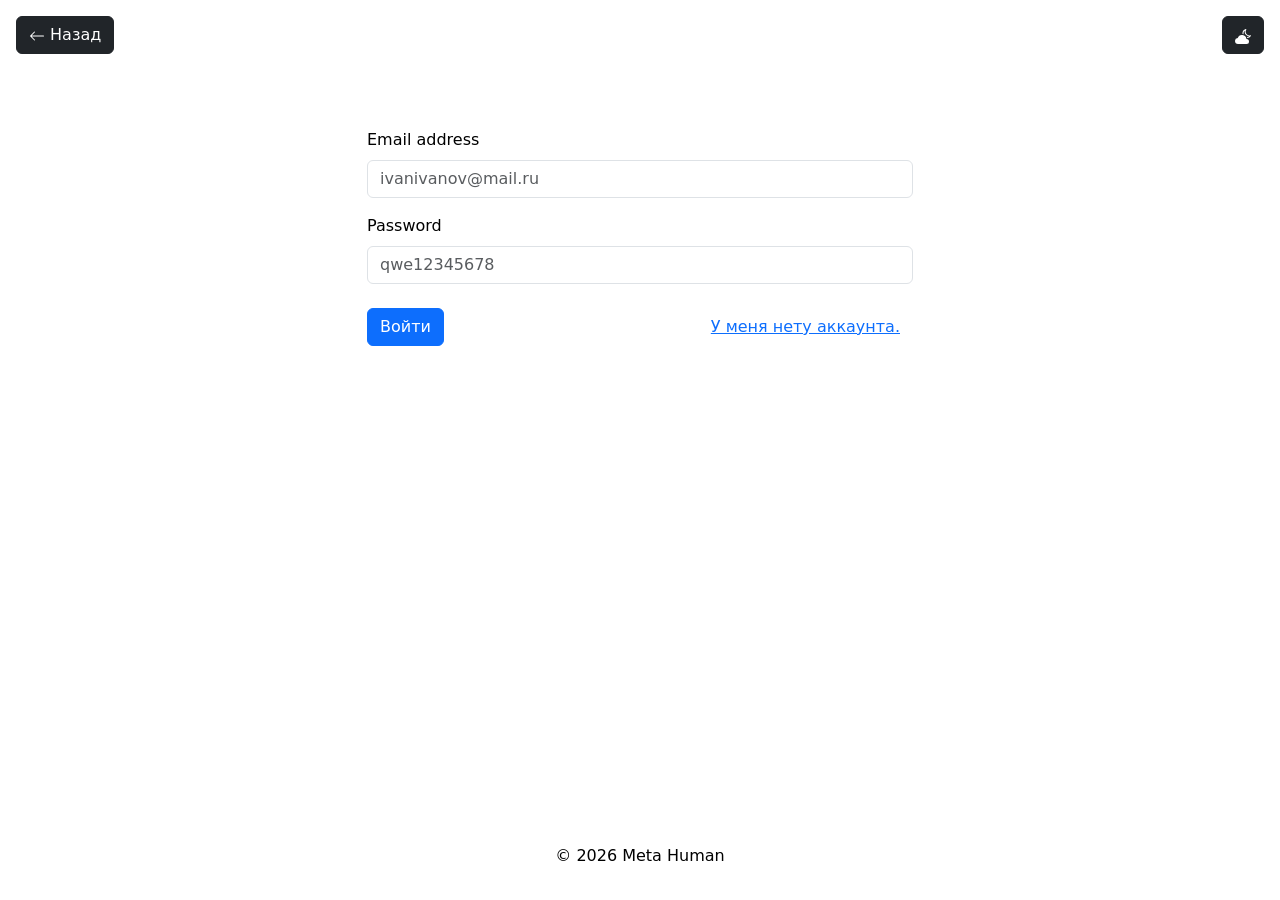
==== Modules/Frontend/login.html @ ecd71385 "Добавлены страницы входа и регистрации, смена темы (WIP, ALPHA)" ====
<!DOCTYPE html>
<html lang="ru">
<head>
    <meta charset="UTF-8">
    <meta name="viewport" content="width=device-width, initial-scale=1.0">
    <title>Meta Human | Вход</title>
    <link href="https://cdn.jsdelivr.net/npm/bootstrap@5.3.8/dist/css/bootstrap.min.css" rel="stylesheet" integrity="sha384-sRIl4kxILFvY47J16cr9ZwB07vP4J8+LH7qKQnuqkuIAvNWLzeN8tE5YBujZqJLB" crossorigin="anonymous">
    <link href="styles.css" rel="stylesheet">
</head>
<body class="light-theme d-flex flex-column min-vh-100">
    <header class="d-flex justify-content-between align-items-center p-3">
        <div>
            <a class="btn btn-dark theme-switch-btn" href="index.html" role="button"><svg xmlns="http://www.w3.org/2000/svg" width="16" height="16" fill="currentColor" class="bi bi-arrow-left" viewBox="0 0 16 16"><path fill-rule="evenodd" d="M15 8a.5.5 0 0 0-.5-.5H2.707l3.147-3.146a.5.5 0 1 0-.708-.708l-4 4a.5.5 0 0 0 0 .708l4 4a.5.5 0 0 0 .708-.708L2.707 8.5H14.5A.5.5 0 0 0 15 8"/></svg> Назад</a>
        </div>
        <div>
            <a class="btn btn-dark theme-switch-btn" id="themeToggle" href="#" role="button"><svg id="themeToggleIcon" xmlns="http://www.w3.org/2000/svg" width="16" height="16" fill="currentColor" class="bi bi-cloud-moon-fill" viewBox="0 0 16 16"><path d="M11.473 11a4.5 4.5 0 0 0-8.72-.99A3 3 0 0 0 3 16h8.5a2.5 2.5 0 0 0 0-5z"/><path d="M11.286 1.778a.5.5 0 0 0-.565-.755 4.595 4.595 0 0 0-3.18 5.003 5.5 5.5 0 0 1 1.055.209A3.6 3.6 0 0 1 9.83 2.617a4.593 4.593 0 0 0 4.31 5.744 3.58 3.58 0 0 1-2.241.634q.244.477.394 1a4.59 4.59 0 0 0 3.624-2.04.5.5 0 0 0-.565-.755 3.593 3.593 0 0 1-4.065-5.422z"/></svg></a>
        </div>
    </header>

    <main class="flex-grow-1">
        <div class="container mt-5">
            <div class="row justify-content-center">
                <div class="col-md-6">
                    <div class="reg_form">
                        <div class="mb-3">
                            <label for="LoginFormControlInput" class="form-label">Email address</label>
                            <input type="email" class="form-control" id="LoginFormControlInput" placeholder="ivanivanov@mail.ru">
                        </div>
                        <div class="mb-3">
                            <label for="inputPassword5" class="form-label">Password</label>
                            <input type="password" id="inputPassword5" class="form-control" placeholder="qwe12345678" aria-describedby="passwordHelpBlock">
                        </div>
                        
                        <div class="d-flex justify-content-between align-items-center mt-4">
                            <a class="btn btn-primary" href="#" role="button">Войти</a>
                            <a class="btn btn-link" href="register.html" role="button">У меня нету аккаунта.</a>
                        </div>
                    </div>
                </div>
            </div>
        </div>
    </main>

    <footer class="p-3 text-center mt-auto">
        <p>&copy; 2026 Meta Human</p>
    </footer>

    <script src="theme_changer_script.js"></script>
</body>
</html>
---- Modules/Frontend/styles.css ----
.reg_form {
    padding-top: 10px;
}

body.light-theme {
    background-color: #ffffff;
    color: #000000;
}

body.dark-theme {
    background-color: #121212;
    color: #ffffff;
}
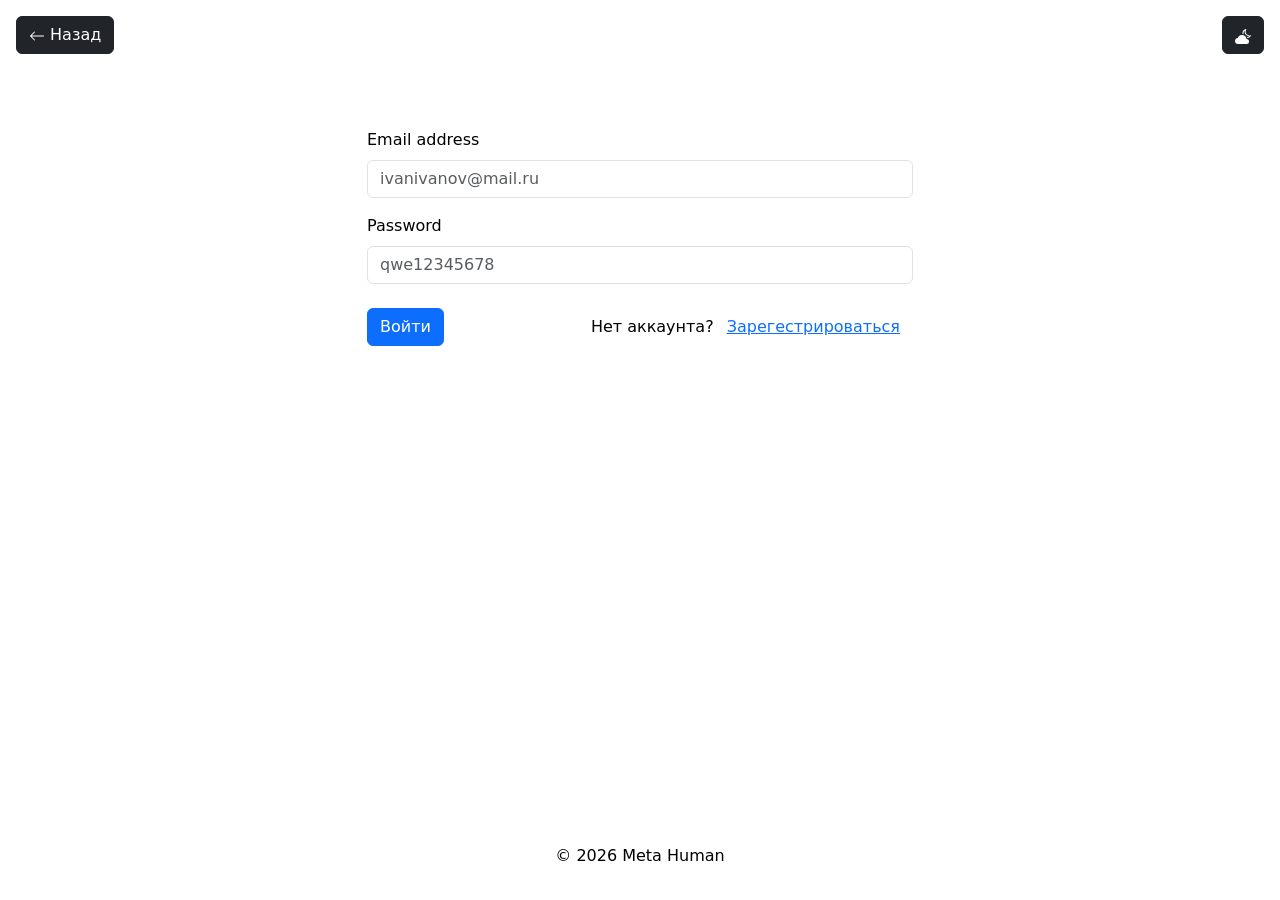
==== commit e588bcfb: "Update login.html" ====
--- a/Modules/Frontend/login.html
+++ b/Modules/Frontend/login.html
@@ -33,7 +33,7 @@
                         
                         <div class="d-flex justify-content-between align-items-center mt-4">
                             <a class="btn btn-primary" href="#" role="button">Войти</a>
-                            <a class="btn btn-link" href="register.html" role="button">У меня нету аккаунта.</a>
+                            <span>Нет аккаунта?<a class="btn btn-link" href="register.html" role="button">Зарегестрироваться</a></span>
                         </div>
                     </div>
                 </div>
@@ -47,4 +47,4 @@
 
     <script src="theme_changer_script.js"></script>
 </body>
-</html>+</html>
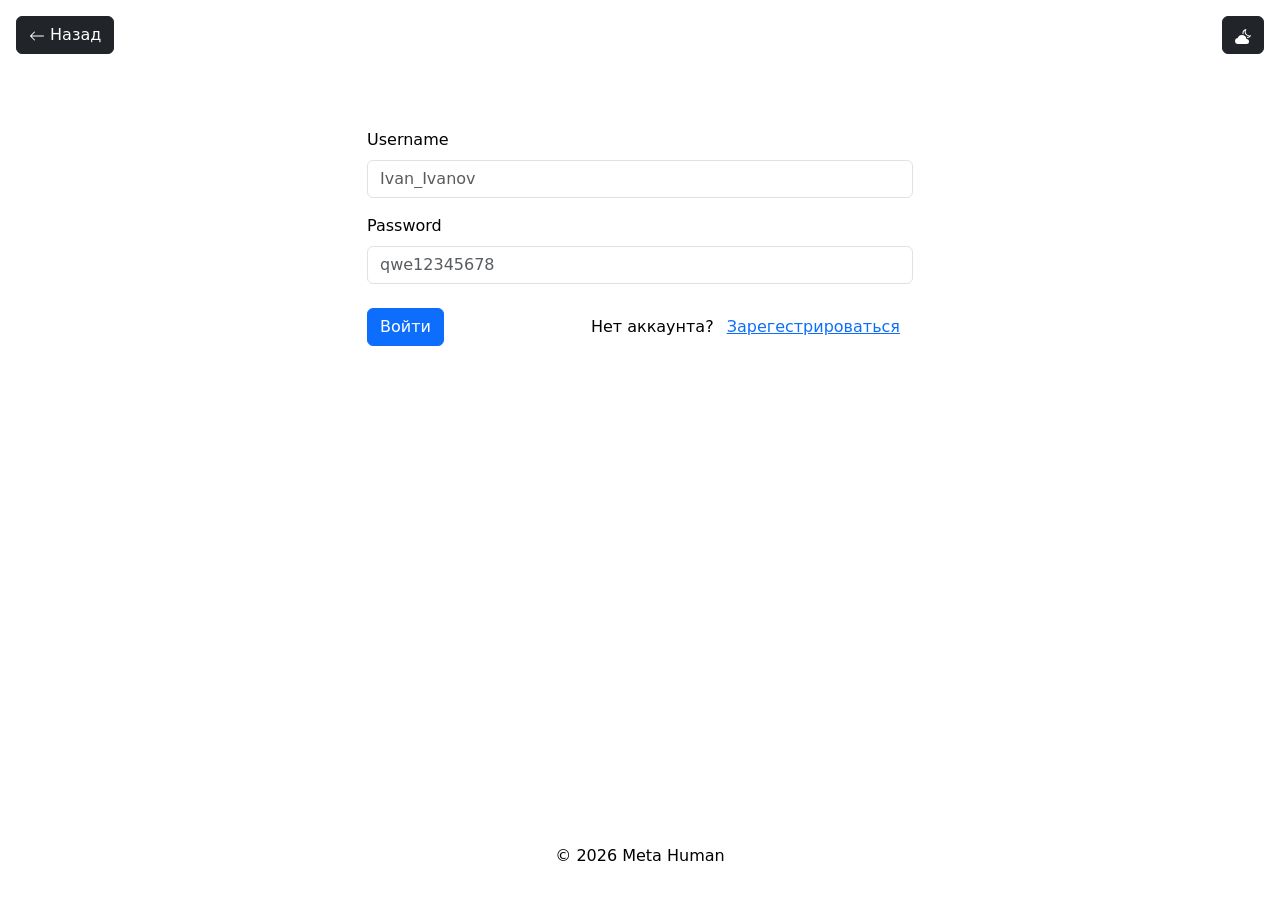
==== commit 8568f866: "Доработка сайта  - Теперь форма регистрации состоит из трёх input'ов (email, username, password, вме" ====
--- a/Modules/Frontend/login.html
+++ b/Modules/Frontend/login.html
@@ -23,8 +23,8 @@
                 <div class="col-md-6">
                     <div class="reg_form">
                         <div class="mb-3">
-                            <label for="LoginFormControlInput" class="form-label">Email address</label>
-                            <input type="email" class="form-control" id="LoginFormControlInput" placeholder="ivanivanov@mail.ru">
+                            <label for="LoginFormControlInput" class="form-label">Username</label>
+                            <input type="username" class="form-control" id="LoginFormControlInput" placeholder="Ivan_Ivanov">
                         </div>
                         <div class="mb-3">
                             <label for="inputPassword5" class="form-label">Password</label>
--- a/Modules/Frontend/styles.css
+++ b/Modules/Frontend/styles.css
@@ -10,4 +10,17 @@
 body.dark-theme {
     background-color: #121212;
     color: #ffffff;
-}+}
+
+body.dark-theme .main_logo {
+    content: url('../../Common/Images/logo-dark.svg');
+}
+
+.main_logo {
+    max-width: 500px;
+    margin-left: 50px;
+}
+
+#uploadBtn {
+    margin-left: 50px;
+}
